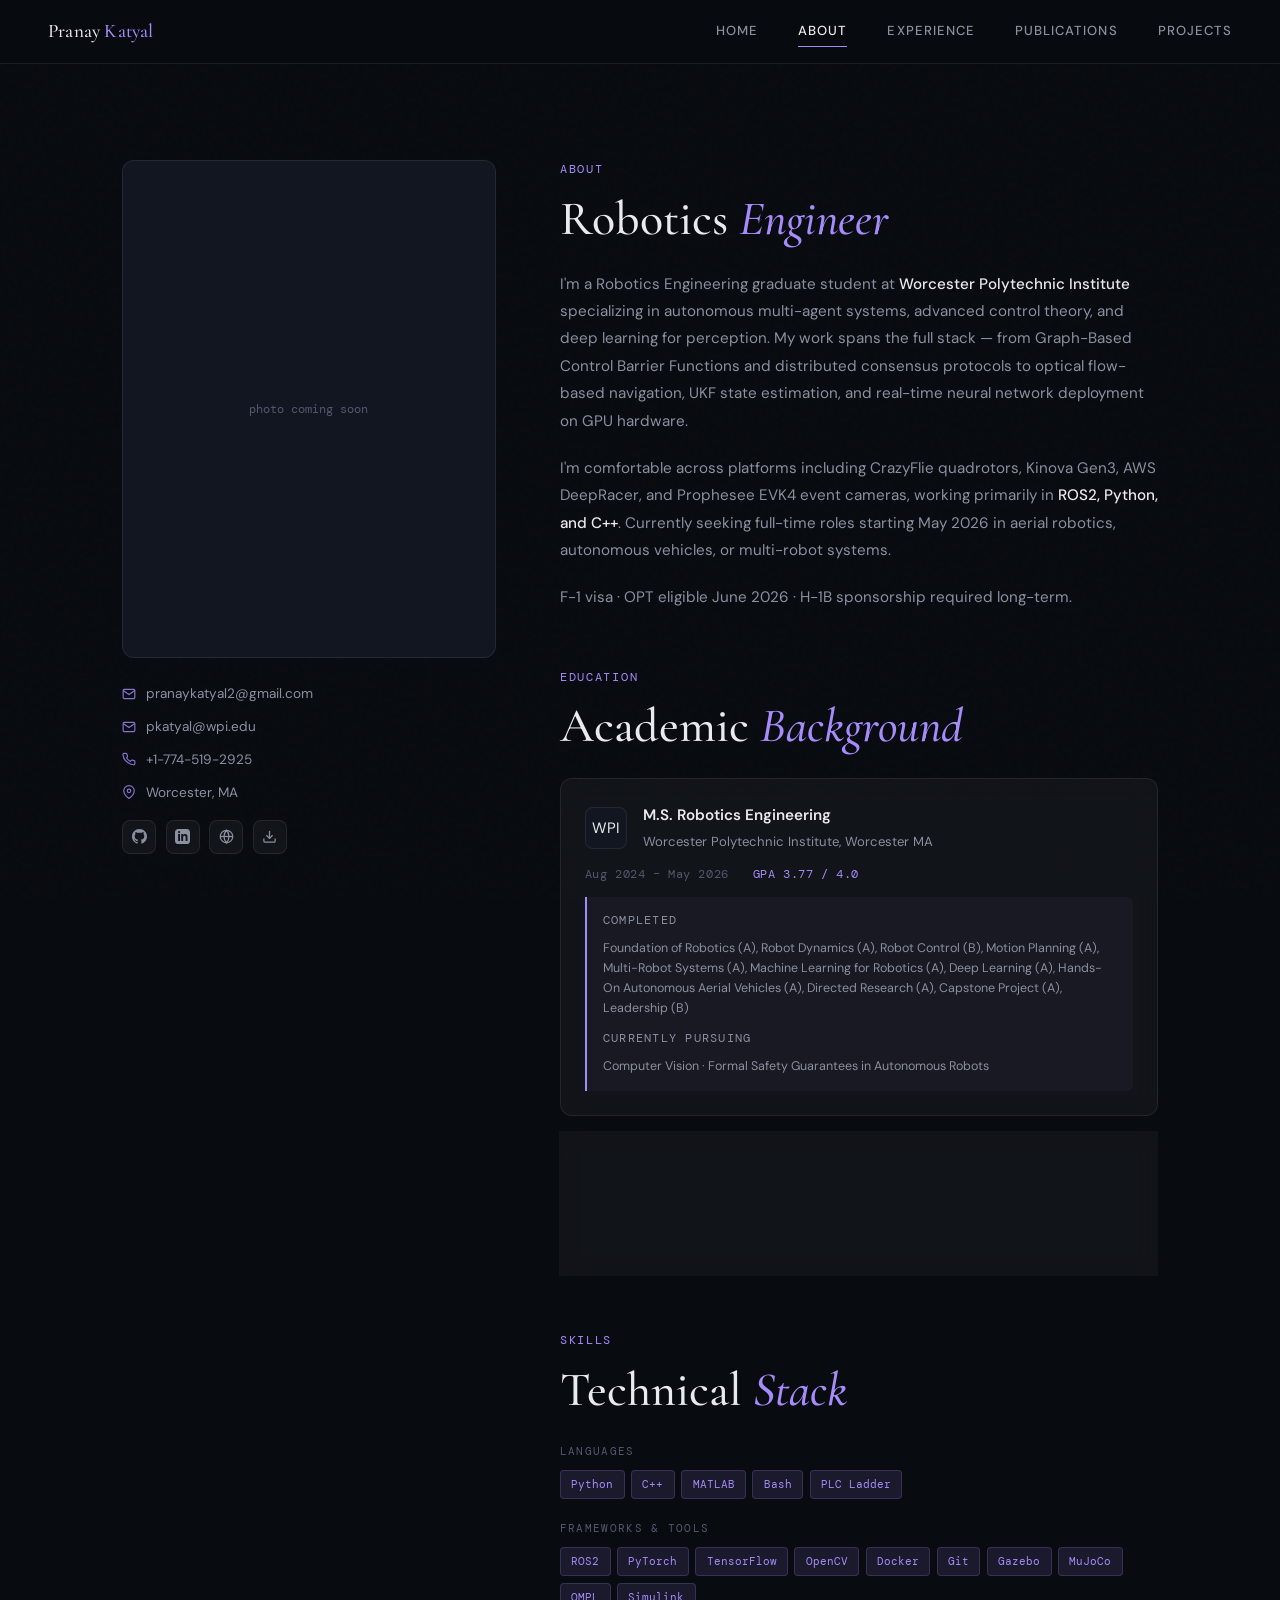
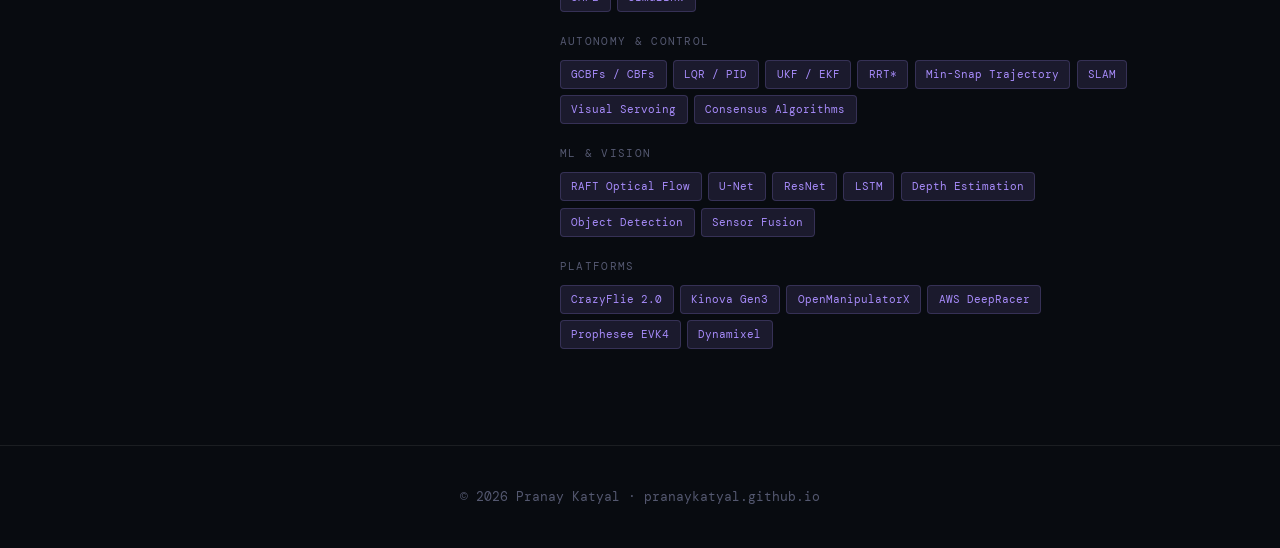
==== about.html @ 5af703ab "Create about.html" ====
<!DOCTYPE html>
<html lang="en">
<head>
  <meta charset="UTF-8">
  <meta name="viewport" content="width=device-width, initial-scale=1.0">
  <title>About — Pranay Katyal</title>
  <link rel="stylesheet" href="shared.css">
  <style>
    /* ── About layout ── */
    .about-grid {
      display: grid;
      grid-template-columns: 1fr 1.6fr;
      gap: 4rem;
      align-items: start;
    }
    .about-left { position: sticky; top: calc(var(--nav-h) + 2rem); }

    .about-photo {
      width: 100%;
      aspect-ratio: 3/4;
      border-radius: var(--radius);
      overflow: hidden;
      border: 1px solid var(--glass-border);
      background: var(--bg2);
      margin-bottom: 1.5rem;
    }
    .about-photo img {
      width: 100%;
      height: 100%;
      object-fit: cover;
    }
    .about-photo-placeholder {
      width: 100%;
      height: 100%;
      display: flex;
      align-items: center;
      justify-content: center;
      color: var(--text-3);
      font-family: var(--mono);
      font-size: 0.75rem;
    }
    .contact-block { display: flex; flex-direction: column; gap: 0.6rem; }
    .contact-row {
      display: flex;
      align-items: center;
      gap: 0.65rem;
      font-size: 0.85rem;
      color: var(--text-2);
    }
    .contact-row svg { flex-shrink: 0; color: var(--purple); opacity: 0.8; }
    .contact-row a { color: var(--text-2); transition: color 0.2s; }
    .contact-row a:hover { color: var(--purple); }

    .social-row {
      display: flex;
      gap: 0.6rem;
      margin-top: 1rem;
    }
    .social-icon {
      width: 34px; height: 34px;
      display: flex; align-items: center; justify-content: center;
      background: var(--glass);
      border: 1px solid var(--glass-border);
      border-radius: 8px;
      color: var(--text-2);
      transition: all 0.2s;
      font-size: 0.85rem;
    }
    .social-icon:hover {
      border-color: var(--purple);
      color: var(--purple);
      background: var(--purple-dim);
    }

    /* ── Bio ── */
    .bio-text p {
      color: var(--text-2);
      line-height: 1.8;
      margin-bottom: 1.25rem;
      font-size: 0.95rem;
    }
    .bio-text p:last-child { margin-bottom: 0; }
    .bio-text strong { color: var(--text); font-weight: 500; }

    /* ── Education ── */
    .edu-item {
      padding: 1.5rem;
      margin-bottom: 1rem;
    }
    .edu-header {
      display: flex;
      align-items: center;
      gap: 1rem;
      margin-bottom: 0.75rem;
    }
    .edu-logo {
      width: 42px; height: 42px;
      border-radius: 8px;
      overflow: hidden;
      background: var(--bg2);
      border: 1px solid var(--glass-border);
      flex-shrink: 0;
      display: flex; align-items: center; justify-content: center;
    }
    .edu-logo img { width: 100%; height: 100%; object-fit: contain; padding: 4px; }
    .edu-degree { font-weight: 600; font-size: 0.95rem; color: var(--text); }
    .edu-school { font-size: 0.82rem; color: var(--text-2); margin-top: 0.1rem; }
    .edu-meta {
      display: flex;
      gap: 1.5rem;
      margin-bottom: 0.75rem;
      flex-wrap: wrap;
    }
    .edu-meta span {
      font-family: var(--mono);
      font-size: 0.72rem;
      color: var(--text-3);
      letter-spacing: 0.05em;
    }
    .edu-meta .gpa { color: var(--purple); }

    .coursework-block {
      margin-top: 0.75rem;
      padding: 0.9rem 1rem;
      background: rgba(167,139,250,0.04);
      border-left: 2px solid var(--purple);
      border-radius: 0 6px 6px 0;
    }
    .coursework-block p {
      font-size: 0.78rem;
      color: var(--text-2);
      line-height: 1.6;
    }
    .coursework-block p + p { margin-top: 0.5rem; }
    .cw-label {
      font-family: var(--mono);
      font-size: 0.65rem;
      letter-spacing: 0.1em;
      text-transform: uppercase;
      color: var(--purple);
      margin-bottom: 0.25rem;
    }

    /* ── Skills ── */
    .skills-grid {
      display: flex;
      flex-direction: column;
      gap: 1.25rem;
    }
    .skill-group { }
    .skill-group-title {
      font-family: var(--mono);
      font-size: 0.68rem;
      letter-spacing: 0.12em;
      text-transform: uppercase;
      color: var(--text-3);
      margin-bottom: 0.6rem;
    }

    @media (max-width: 900px) {
      .about-grid { grid-template-columns: 1fr; }
      .about-left { position: static; }
      .about-photo { aspect-ratio: 4/3; max-width: 300px; }
    }
  </style>
</head>
<body>

<nav class="site-nav">
  <a href="index.html" class="nav-name">Pranay <span>Katyal</span></a>
  <div class="nav-links">
    <a href="index.html">Home</a>
    <a href="about.html" class="active">About</a>
    <a href="experience.html">Experience</a>
    <a href="publications.html">Publications</a>
    <a href="projects.html">Projects</a>
  </div>
</nav>

<div class="page-body">
  <section class="section">
    <div class="container">

      <div class="about-grid">

        <!-- ── Left column ── -->
        <div class="about-left reveal">
          <div class="about-photo">
            <!-- Replace src with your actual photo: Assets/pranay_photo.jpg -->
            <div class="about-photo-placeholder">photo coming soon</div>
          </div>

          <div class="contact-block">
            <div class="contact-row">
              <svg width="14" height="14" viewBox="0 0 24 24" fill="none" stroke="currentColor" stroke-width="2"><path d="M4 4h16c1.1 0 2 .9 2 2v12c0 1.1-.9 2-2 2H4c-1.1 0-2-.9-2-2V6c0-1.1.9-2 2-2z"/><polyline points="22,6 12,13 2,6"/></svg>
              <a href="mailto:pranaykatyal2@gmail.com">pranaykatyal2@gmail.com</a>
            </div>
            <div class="contact-row">
              <svg width="14" height="14" viewBox="0 0 24 24" fill="none" stroke="currentColor" stroke-width="2"><path d="M4 4h16c1.1 0 2 .9 2 2v12c0 1.1-.9 2-2 2H4c-1.1 0-2-.9-2-2V6c0-1.1.9-2 2-2z"/><polyline points="22,6 12,13 2,6"/></svg>
              <a href="mailto:pkatyal@wpi.edu">pkatyal@wpi.edu</a>
            </div>
            <div class="contact-row">
              <svg width="14" height="14" viewBox="0 0 24 24" fill="none" stroke="currentColor" stroke-width="2"><path d="M22 16.92v3a2 2 0 0 1-2.18 2 19.79 19.79 0 0 1-8.63-3.07A19.5 19.5 0 0 1 4.69 13.1a19.79 19.79 0 0 1-3.07-8.67A2 2 0 0 1 3.6 2.3h3a2 2 0 0 1 2 1.72c.127.96.361 1.903.7 2.81a2 2 0 0 1-.45 2.11L7.91 9.91a16 16 0 0 0 6.29 6.29l1.78-1.78a2 2 0 0 1 2.11-.45c.907.339 1.85.573 2.81.7A2 2 0 0 1 22 16.92z"/></svg>
              <span>+1-774-519-2925</span>
            </div>
            <div class="contact-row">
              <svg width="14" height="14" viewBox="0 0 24 24" fill="none" stroke="currentColor" stroke-width="2"><path d="M21 10c0 7-9 13-9 13s-9-6-9-13a9 9 0 0 1 18 0z"/><circle cx="12" cy="10" r="3"/></svg>
              <span>Worcester, MA</span>
            </div>
          </div>

          <div class="social-row">
            <a href="https://github.com/pranaykatyal" target="_blank" class="social-icon" title="GitHub">
              <svg width="15" height="15" viewBox="0 0 24 24" fill="currentColor"><path d="M12 0c-6.626 0-12 5.373-12 12 0 5.302 3.438 9.8 8.207 11.387.599.111.793-.261.793-.577v-2.234c-3.338.726-4.033-1.416-4.033-1.416-.546-1.387-1.333-1.756-1.333-1.756-1.089-.745.083-.729.083-.729 1.205.084 1.839 1.237 1.839 1.237 1.07 1.834 2.807 1.304 3.492.997.107-.775.418-1.305.762-1.604-2.665-.305-5.467-1.334-5.467-5.931 0-1.311.469-2.381 1.236-3.221-.124-.303-.535-1.524.117-3.176 0 0 1.008-.322 3.301 1.23.957-.266 1.983-.399 3.003-.404 1.02.005 2.047.138 3.006.404 2.291-1.552 3.297-1.23 3.297-1.23.653 1.653.242 2.874.118 3.176.77.84 1.235 1.911 1.235 3.221 0 4.609-2.807 5.624-5.479 5.921.43.372.823 1.102.823 2.222v3.293c0 .319.192.694.801.576 4.765-1.589 8.199-6.086 8.199-11.386 0-6.627-5.373-12-12-12z"/></svg>
            </a>
            <a href="https://www.linkedin.com/in/pranay-katyal/" target="_blank" class="social-icon" title="LinkedIn">
              <svg width="15" height="15" viewBox="0 0 24 24" fill="currentColor"><path d="M19 0h-14c-2.761 0-5 2.239-5 5v14c0 2.761 2.239 5 5 5h14c2.762 0 5-2.239 5-5v-14c0-2.761-2.238-5-5-5zm-11 19h-3v-11h3v11zm-1.5-12.268c-.966 0-1.75-.79-1.75-1.764s.784-1.764 1.75-1.764 1.75.79 1.75 1.764-.783 1.764-1.75 1.764zm13.5 12.268h-3v-5.604c0-3.368-4-3.113-4 0v5.604h-3v-11h3v1.765c1.396-2.586 7-2.777 7 2.476v6.759z"/></svg>
            </a>
            <a href="https://pranaykatyal.github.io" class="social-icon" title="Portfolio">
              <svg width="15" height="15" viewBox="0 0 24 24" fill="none" stroke="currentColor" stroke-width="2"><circle cx="12" cy="12" r="10"/><line x1="2" y1="12" x2="22" y2="12"/><path d="M12 2a15.3 15.3 0 0 1 4 10 15.3 15.3 0 0 1-4 10 15.3 15.3 0 0 1-4-10 15.3 15.3 0 0 1 4-10z"/></svg>
            </a>
            <a href="Pranay_Katyal_Robotics_CV.pdf" download class="social-icon" title="Download CV">
              <svg width="15" height="15" viewBox="0 0 24 24" fill="none" stroke="currentColor" stroke-width="2"><path d="M21 15v4a2 2 0 0 1-2 2H5a2 2 0 0 1-2-2v-4"/><polyline points="7 10 12 15 17 10"/><line x1="12" y1="3" x2="12" y2="15"/></svg>
            </a>
          </div>
        </div>

        <!-- ── Right column ── -->
        <div>

          <!-- Bio -->
          <div class="reveal" style="margin-bottom: 3.5rem;">
            <p class="section-label">About</p>
            <h2 class="section-title" style="margin-bottom: 1.5rem;">Robotics <em>Engineer</em></h2>
            <div class="bio-text">
              <p>I'm a Robotics Engineering graduate student at <strong>Worcester Polytechnic Institute</strong> specializing in autonomous multi-agent systems, advanced control theory, and deep learning for perception. My work spans the full stack — from Graph-Based Control Barrier Functions and distributed consensus protocols to optical flow-based navigation, UKF state estimation, and real-time neural network deployment on GPU hardware.</p>
              <p>I'm comfortable across platforms including CrazyFlie quadrotors, Kinova Gen3, AWS DeepRacer, and Prophesee EVK4 event cameras, working primarily in <strong>ROS2, Python, and C++</strong>. Currently seeking full-time roles starting May 2026 in aerial robotics, autonomous vehicles, or multi-robot systems.</p>
              <p>F-1 visa · OPT eligible June 2026 · H-1B sponsorship required long-term.</p>
            </div>
          </div>

          <!-- Education -->
          <div class="reveal" style="margin-bottom: 3.5rem;">
            <p class="section-label">Education</p>
            <h2 class="section-title" style="margin-bottom: 1.5rem;">Academic <em>Background</em></h2>

            <div class="glass-card edu-item">
              <div class="edu-header">
                <div class="edu-logo">
                  <img src="Assets/wpi_logo.png" alt="WPI" onerror="this.parentElement.innerHTML='WPI'">
                </div>
                <div>
                  <div class="edu-degree">M.S. Robotics Engineering</div>
                  <div class="edu-school">Worcester Polytechnic Institute, Worcester MA</div>
                </div>
              </div>
              <div class="edu-meta">
                <span>Aug 2024 – May 2026</span>
                <span class="gpa">GPA 3.77 / 4.0</span>
              </div>
              <div class="coursework-block">
                <p class="cw-label">Completed</p>
                <p>Foundation of Robotics (A), Robot Dynamics (A), Robot Control (B), Motion Planning (A), Multi-Robot Systems (A), Machine Learning for Robotics (A), Deep Learning (A), Hands-On Autonomous Aerial Vehicles (A), Directed Research (A), Capstone Project (A), Leadership (B)</p>
                <p class="cw-label" style="margin-top:0.6rem;">Currently Pursuing</p>
                <p>Computer Vision · Formal Safety Guarantees in Autonomous Robots</p>
              </div>
            </div>

            <div class="glass-card edu-item">
              <div class="edu-header">
                <div class="edu-logo">
                  <img src="Assets/cu_logo.png" alt="CU" onerror="this.parentElement.innerHTML='CU'">
                </div>
                <div>
                  <div class="edu-degree">B.S. Mechatronics Engineering</div>
                  <div class="edu-school">Chandigarh University, PB, India</div>
                </div>
              </div>
              <div class="edu-meta">
                <span>Jul 2019 – Jun 2023</span>
                <span class="gpa">GPA 3.4 / 4.0</span>
              </div>
            </div>
          </div>

          <!-- Skills -->
          <div class="reveal">
            <p class="section-label">Skills</p>
            <h2 class="section-title" style="margin-bottom: 1.5rem;">Technical <em>Stack</em></h2>
            <div class="skills-grid">
              <div class="skill-group">
                <p class="skill-group-title">Languages</p>
                <div class="tag-row">
                  <span class="tag">Python</span><span class="tag">C++</span><span class="tag">MATLAB</span><span class="tag">Bash</span><span class="tag">PLC Ladder</span>
                </div>
              </div>
              <div class="skill-group">
                <p class="skill-group-title">Frameworks & Tools</p>
                <div class="tag-row">
                  <span class="tag">ROS2</span><span class="tag">PyTorch</span><span class="tag">TensorFlow</span><span class="tag">OpenCV</span><span class="tag">Docker</span><span class="tag">Git</span><span class="tag">Gazebo</span><span class="tag">MuJoCo</span><span class="tag">OMPL</span><span class="tag">Simulink</span>
                </div>
              </div>
              <div class="skill-group">
                <p class="skill-group-title">Autonomy & Control</p>
                <div class="tag-row">
                  <span class="tag">GCBFs / CBFs</span><span class="tag">LQR / PID</span><span class="tag">UKF / EKF</span><span class="tag">RRT*</span><span class="tag">Min-Snap Trajectory</span><span class="tag">SLAM</span><span class="tag">Visual Servoing</span><span class="tag">Consensus Algorithms</span>
                </div>
              </div>
              <div class="skill-group">
                <p class="skill-group-title">ML & Vision</p>
                <div class="tag-row">
                  <span class="tag">RAFT Optical Flow</span><span class="tag">U-Net</span><span class="tag">ResNet</span><span class="tag">LSTM</span><span class="tag">Depth Estimation</span><span class="tag">Object Detection</span><span class="tag">Sensor Fusion</span>
                </div>
              </div>
              <div class="skill-group">
                <p class="skill-group-title">Platforms</p>
                <div class="tag-row">
                  <span class="tag">CrazyFlie 2.0</span><span class="tag">Kinova Gen3</span><span class="tag">OpenManipulatorX</span><span class="tag">AWS DeepRacer</span><span class="tag">Prophesee EVK4</span><span class="tag">Dynamixel</span>
                </div>
              </div>
            </div>
          </div>

        </div>
      </div>

    </div>
  </section>

  <footer class="site-footer">
    <p>© 2026 Pranay Katyal · pranaykatyal.github.io</p>
  </footer>
</div>

<script>
  const reveals = document.querySelectorAll('.reveal');
  const ro = new IntersectionObserver(entries => {
    entries.forEach((e, i) => {
      if (e.isIntersecting) {
        setTimeout(() => e.target.classList.add('visible'), i * 80);
      }
    });
  }, { threshold: 0.1 });
  reveals.forEach(el => ro.observe(el));
</script>
</body>
</html>
---- shared.css ----
/* ============================================================
   SHARED STYLES — pranaykatyal.github.io
   ============================================================ */

@import url('https://fonts.googleapis.com/css2?family=DM+Sans:ital,wght@0,300;0,400;0,500;0,600;1,300&family=DM+Mono:wght@400;500&family=Cormorant+Garamond:wght@400;500;600&display=swap');

/* ── Variables ── */
:root {
  --bg:          #080b10;
  --bg1:         #0d1117;
  --bg2:         #111620;
  --glass:       rgba(255,255,255,0.04);
  --glass-border:rgba(255,255,255,0.08);
  --glass-hover: rgba(255,255,255,0.07);
  --purple:      #a78bfa;
  --purple-dim:  rgba(167,139,250,0.12);
  --purple-glow: rgba(167,139,250,0.25);
  --text:        #e8eaf0;
  --text-2:      #8b90a0;
  --text-3:      #545870;
  --mono:        'DM Mono', monospace;
  --sans:        'DM Sans', sans-serif;
  --serif:       'Cormorant Garamond', serif;
  --radius:      12px;
  --nav-h:       64px;
  --ease:        cubic-bezier(0.16,1,0.3,1);
}

/* ── Reset ── */
*, *::before, *::after { box-sizing: border-box; margin: 0; padding: 0; }
html { scroll-behavior: smooth; }
body {
  background: var(--bg);
  color: var(--text);
  font-family: var(--sans);
  font-size: 15px;
  line-height: 1.7;
  -webkit-font-smoothing: antialiased;
  overflow-x: hidden;
}
a { color: inherit; text-decoration: none; }
img { display: block; max-width: 100%; }
ul { list-style: none; }

/* ── Noise texture overlay ── */
body::before {
  content: '';
  position: fixed;
  inset: 0;
  background-image: url("data:image/svg+xml,%3Csvg viewBox='0 0 200 200' xmlns='http://www.w3.org/2000/svg'%3E%3Cfilter id='n'%3E%3CfeTurbulence type='fractalNoise' baseFrequency='0.9' numOctaves='4' stitchTiles='stitch'/%3E%3C/filter%3E%3Crect width='100%25' height='100%25' filter='url(%23n)' opacity='0.03'/%3E%3C/svg%3E");
  pointer-events: none;
  z-index: 0;
  opacity: 0.4;
}

/* ── Nav ── */
nav.site-nav {
  position: fixed;
  top: 0; left: 0; right: 0;
  height: var(--nav-h);
  z-index: 100;
  display: flex;
  align-items: center;
  justify-content: space-between;
  padding: 0 3rem;
  background: rgba(8,11,16,0.8);
  backdrop-filter: blur(20px);
  border-bottom: 1px solid var(--glass-border);
  transition: background 0.3s;
}
.nav-name {
  font-family: var(--serif);
  font-size: 1.2rem;
  font-weight: 500;
  color: var(--text);
  letter-spacing: 0.01em;
}
.nav-name span {
  color: var(--purple);
}
.nav-links {
  display: flex;
  gap: 2.5rem;
  align-items: center;
}
.nav-links a {
  font-size: 0.82rem;
  font-weight: 500;
  letter-spacing: 0.08em;
  text-transform: uppercase;
  color: var(--text-2);
  transition: color 0.2s;
  position: relative;
}
.nav-links a::after {
  content: '';
  position: absolute;
  bottom: -4px; left: 0;
  width: 0; height: 1px;
  background: var(--purple);
  transition: width 0.3s var(--ease);
}
.nav-links a:hover,
.nav-links a.active { color: var(--text); }
.nav-links a:hover::after,
.nav-links a.active::after { width: 100%; }

/* ── Page wrapper ── */
.page-body {
  padding-top: var(--nav-h);
  position: relative;
  z-index: 1;
}

/* ── Section ── */
.section {
  padding: 6rem 0;
}
.container {
  max-width: 1100px;
  margin: 0 auto;
  padding: 0 2rem;
}

/* ── Section title ── */
.section-label {
  font-family: var(--mono);
  font-size: 0.72rem;
  letter-spacing: 0.15em;
  text-transform: uppercase;
  color: var(--purple);
  margin-bottom: 0.75rem;
}
.section-title {
  font-family: var(--serif);
  font-size: clamp(2rem, 4vw, 3rem);
  font-weight: 500;
  line-height: 1.15;
  color: var(--text);
  margin-bottom: 3rem;
}
.section-title em {
  font-style: italic;
  color: var(--purple);
}

/* ── Glass card ── */
.glass-card {
  background: var(--glass);
  border: 1px solid var(--glass-border);
  border-radius: var(--radius);
  backdrop-filter: blur(12px);
  transition: background 0.3s, border-color 0.3s, transform 0.3s var(--ease), box-shadow 0.3s;
}
.glass-card:hover {
  background: var(--glass-hover);
  border-color: rgba(167,139,250,0.2);
  transform: translateY(-3px);
  box-shadow: 0 12px 40px rgba(0,0,0,0.4);
}

/* ── Tags ── */
.tag-row {
  display: flex;
  flex-wrap: wrap;
  gap: 0.4rem;
}
.tag {
  font-family: var(--mono);
  font-size: 0.7rem;
  padding: 0.25rem 0.65rem;
  border-radius: 4px;
  background: var(--purple-dim);
  color: var(--purple);
  border: 1px solid rgba(167,139,250,0.2);
  white-space: nowrap;
}

/* ── Buttons ── */
.btn {
  display: inline-flex;
  align-items: center;
  gap: 0.5rem;
  padding: 0.5rem 1.1rem;
  border-radius: 6px;
  font-size: 0.78rem;
  font-weight: 500;
  letter-spacing: 0.04em;
  cursor: pointer;
  transition: all 0.2s;
  border: none;
  white-space: nowrap;
}
.btn-ghost {
  background: transparent;
  border: 1px solid var(--glass-border);
  color: var(--text-2);
}
.btn-ghost:hover {
  border-color: var(--purple);
  color: var(--purple);
  background: var(--purple-dim);
}
.btn-solid {
  background: var(--purple-dim);
  border: 1px solid rgba(167,139,250,0.3);
  color: var(--purple);
}
.btn-solid:hover {
  background: rgba(167,139,250,0.2);
  box-shadow: 0 0 20px var(--purple-glow);
}

/* ── Divider ── */
.divider {
  width: 40px;
  height: 1px;
  background: var(--purple);
  margin: 1.5rem 0;
  opacity: 0.6;
}

/* ── Fade-in on scroll ── */
.reveal {
  opacity: 0;
  transform: translateY(24px);
  transition: opacity 0.7s var(--ease), transform 0.7s var(--ease);
}
.reveal.visible {
  opacity: 1;
  transform: translateY(0);
}

/* ── Footer ── */
footer.site-footer {
  border-top: 1px solid var(--glass-border);
  padding: 2.5rem 0;
  text-align: center;
}
footer.site-footer p {
  font-size: 0.8rem;
  color: var(--text-3);
  font-family: var(--mono);
}

/* ── Scrollbar ── */
::-webkit-scrollbar { width: 4px; }
::-webkit-scrollbar-track { background: var(--bg); }
::-webkit-scrollbar-thumb { background: var(--text-3); border-radius: 2px; }

/* ── Responsive ── */
@media (max-width: 768px) {
  nav.site-nav { padding: 0 1.5rem; }
  .nav-links { gap: 1.25rem; }
  .nav-links a { font-size: 0.75rem; }
  .section { padding: 4rem 0; }
  .container { padding: 0 1.25rem; }
}
@media (max-width: 480px) {
  .nav-links { gap: 0.85rem; }
  .nav-name { font-size: 1rem; }
}
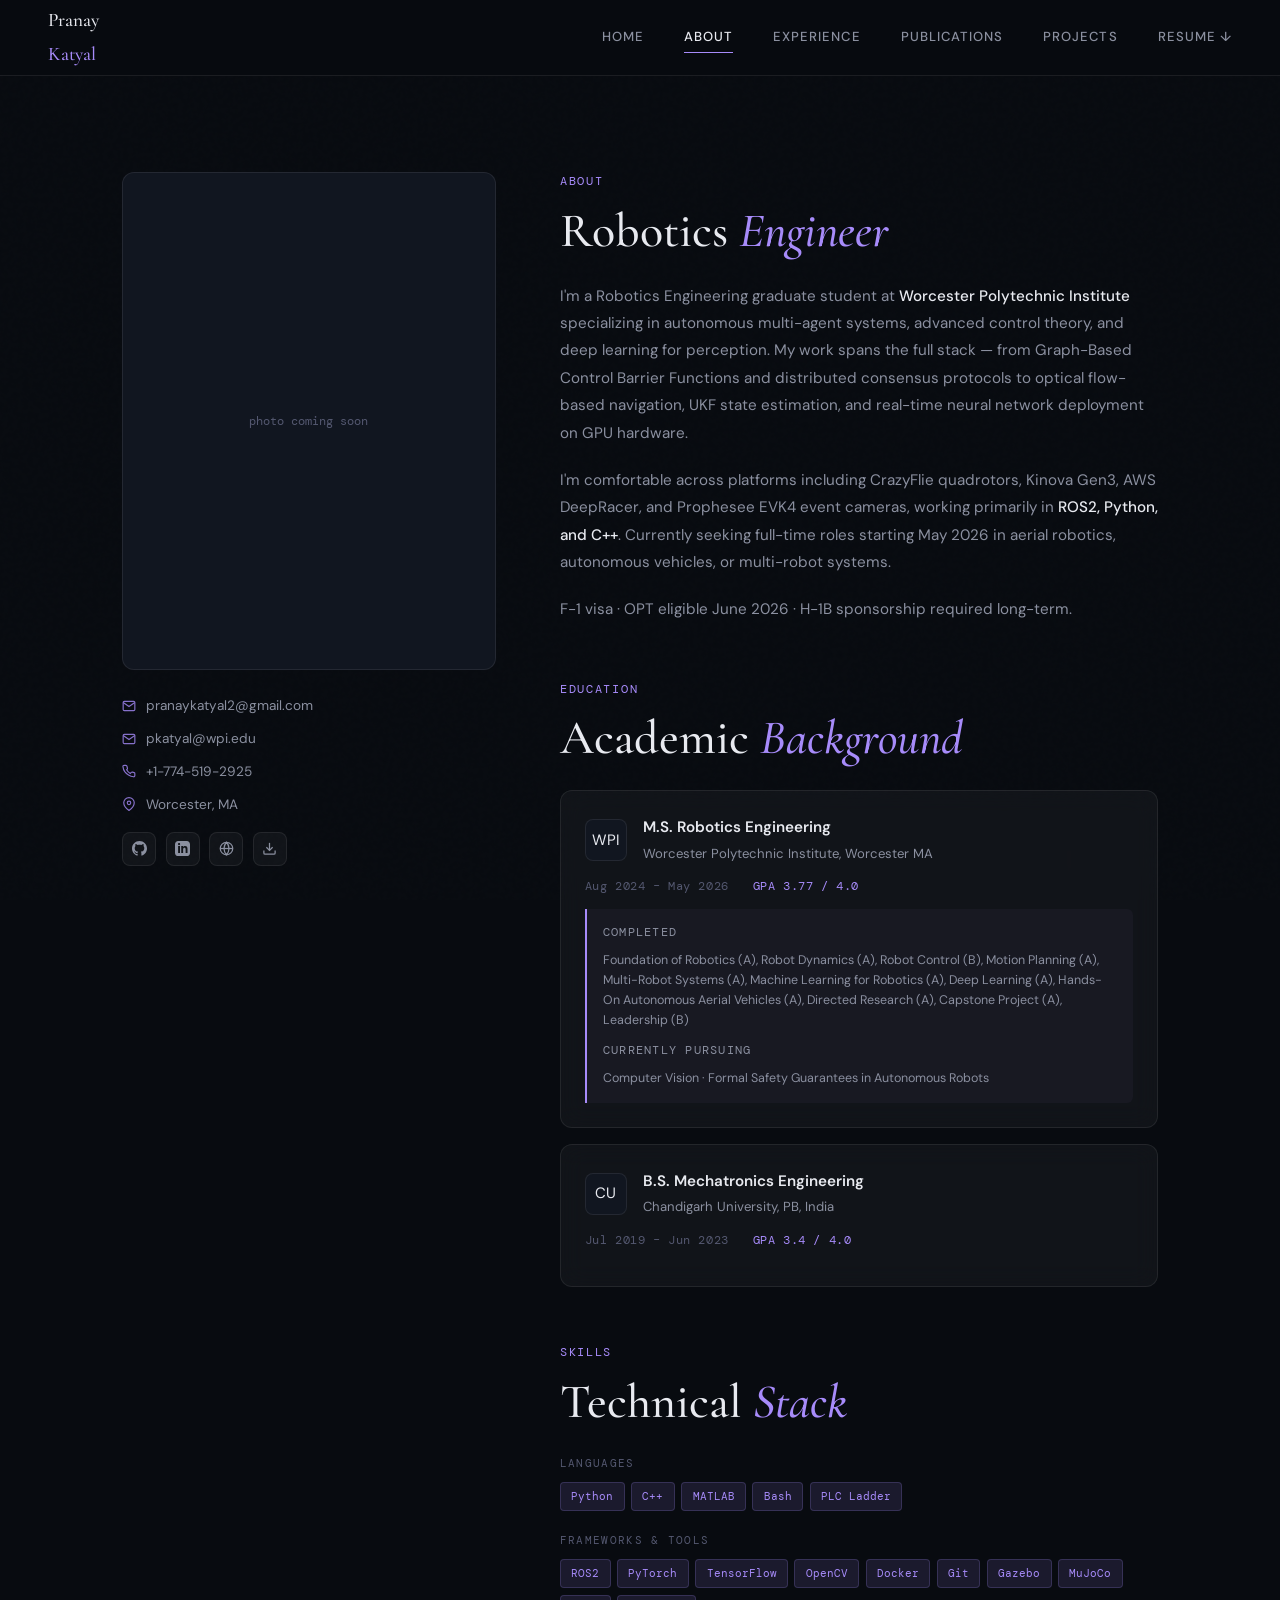
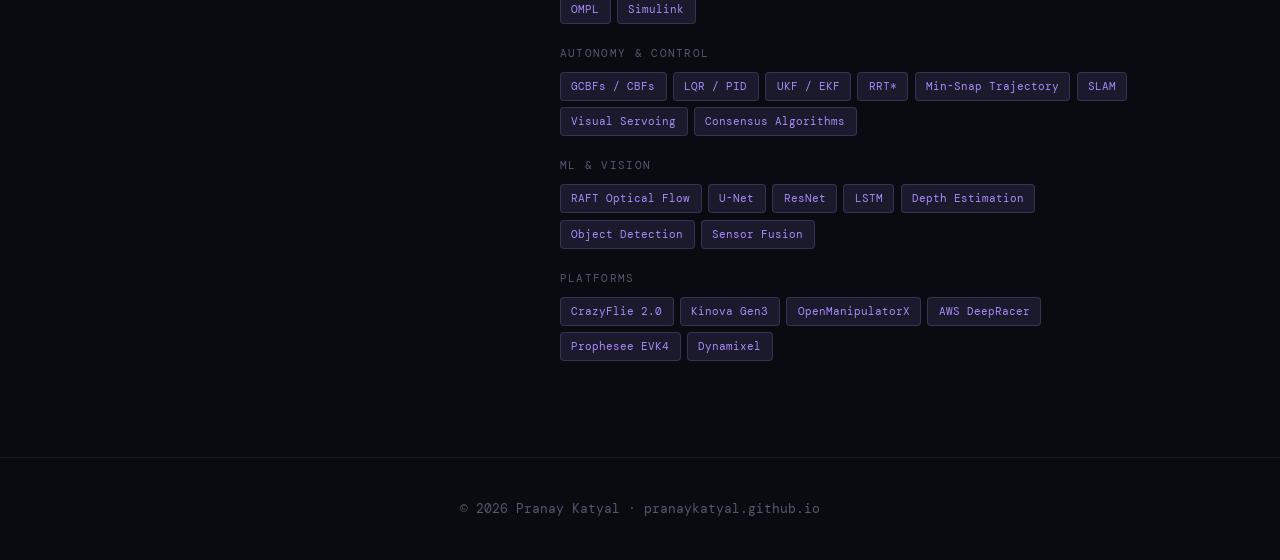
==== commit 4eed5cdf: "Update about.html" ====
--- a/about.html
+++ b/about.html
@@ -174,6 +174,7 @@
     <a href="experience.html">Experience</a>
     <a href="publications.html">Publications</a>
     <a href="projects.html">Projects</a>
+    <a href="Pranay_Katyal_Robotics_CV.pdf" download class="nav-cv-btn">Resume ↓</a>
   </div>
 </nav>
 
--- a/shared.css
+++ b/shared.css
@@ -22,7 +22,7 @@
   --sans:        'DM Sans', sans-serif;
   --serif:       'Cormorant Garamond', serif;
   --radius:      12px;
-  --nav-h:       64px;
+  --nav-h:       76px;
   --ease:        cubic-bezier(0.16,1,0.3,1);
 }
 
@@ -73,11 +73,29 @@
   font-size: 1.2rem;
   font-weight: 500;
   color: var(--text);
-  letter-spacing: 0.01em;
-}
-.nav-name span {
-  color: var(--purple);
-}
+  text-decoration: none;
+  transition: color var(--transition-speed);
+  display: flex;
+  flex-direction: column;
+  gap: 0.1rem;
+}
+.nav-name-main {
+  font-family: var(--serif);
+  font-size: 1.5rem;
+  font-weight: 600;
+  color: var(--text);
+  line-height: 1.1;
+}
+.nav-name-main span { color: var(--purple); }
+.nav-name-sub {
+  font-family: var(--mono);
+  font-size: 0.62rem;
+  letter-spacing: 0.1em;
+  text-transform: uppercase;
+  color: var(--text-3);
+  line-height: 1;
+}
+.nav-name span { color: var(--purple); }
 .nav-links {
   display: flex;
   gap: 2.5rem;
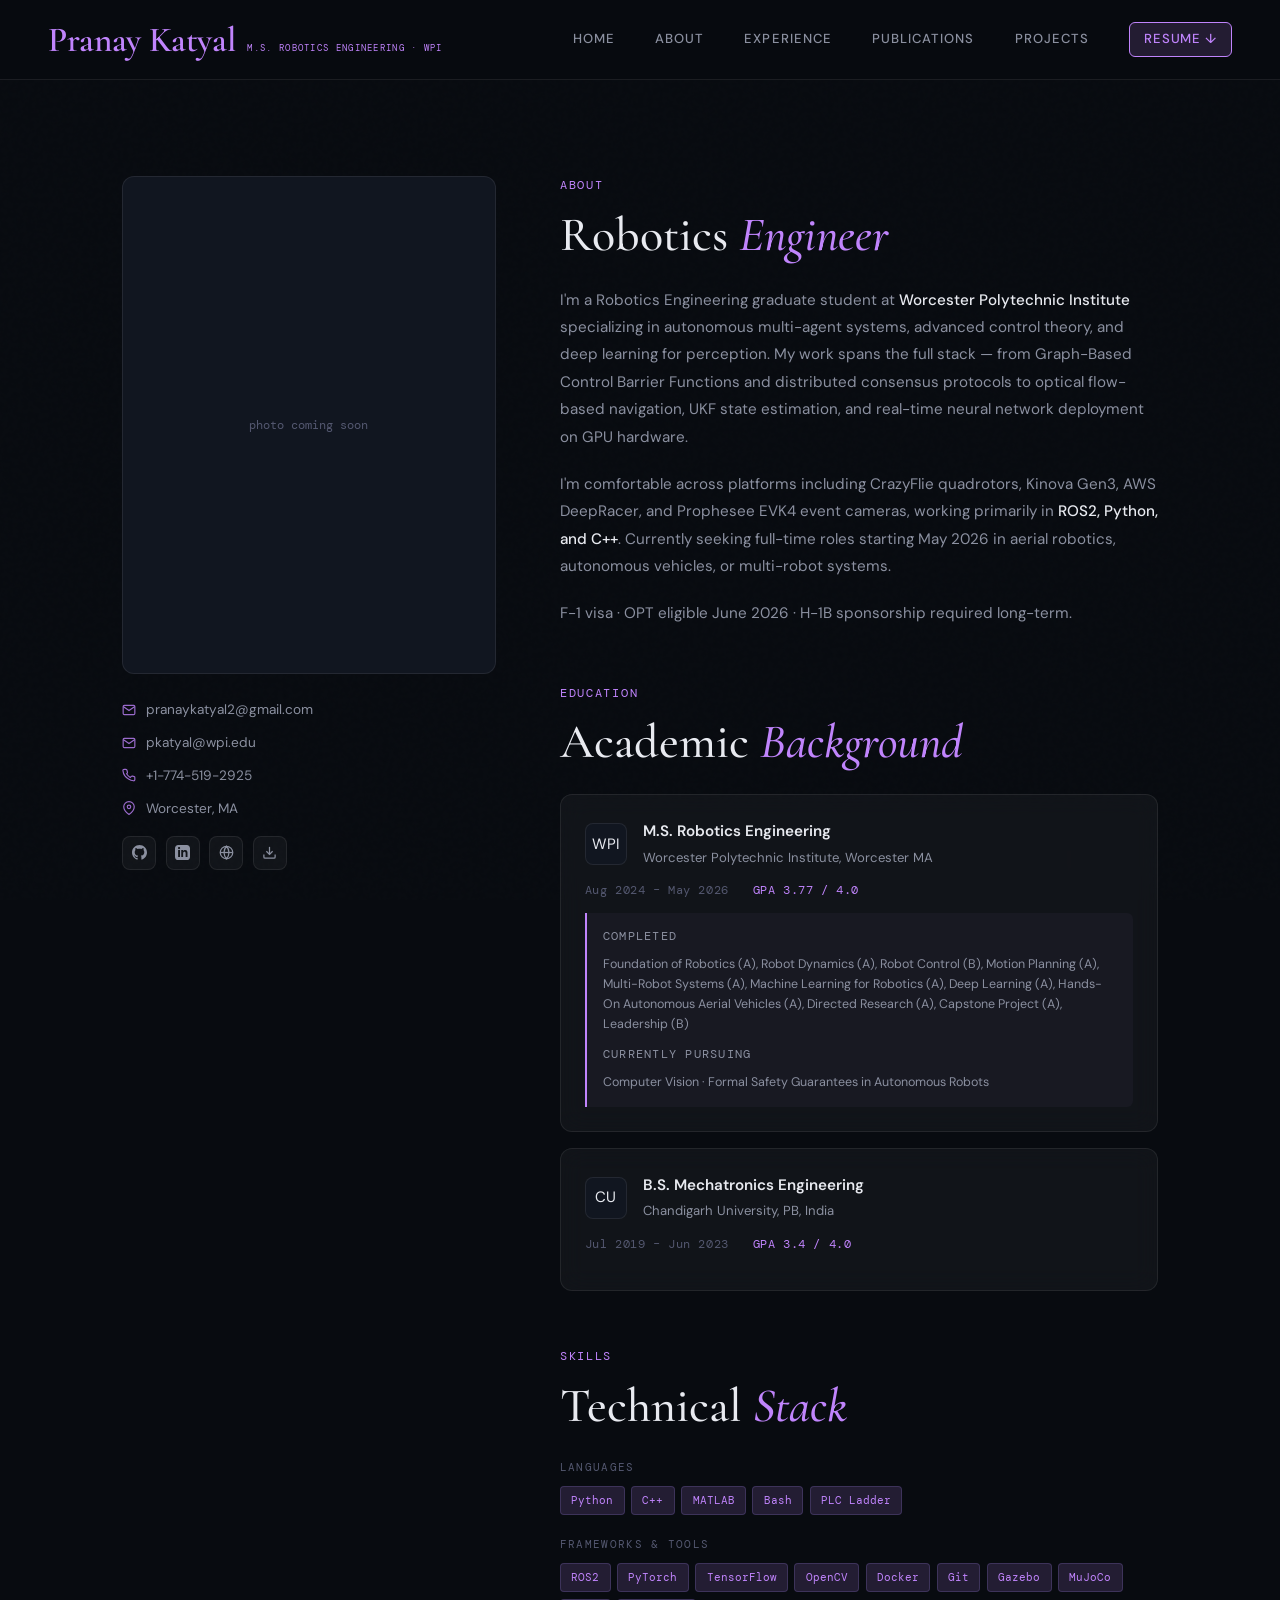
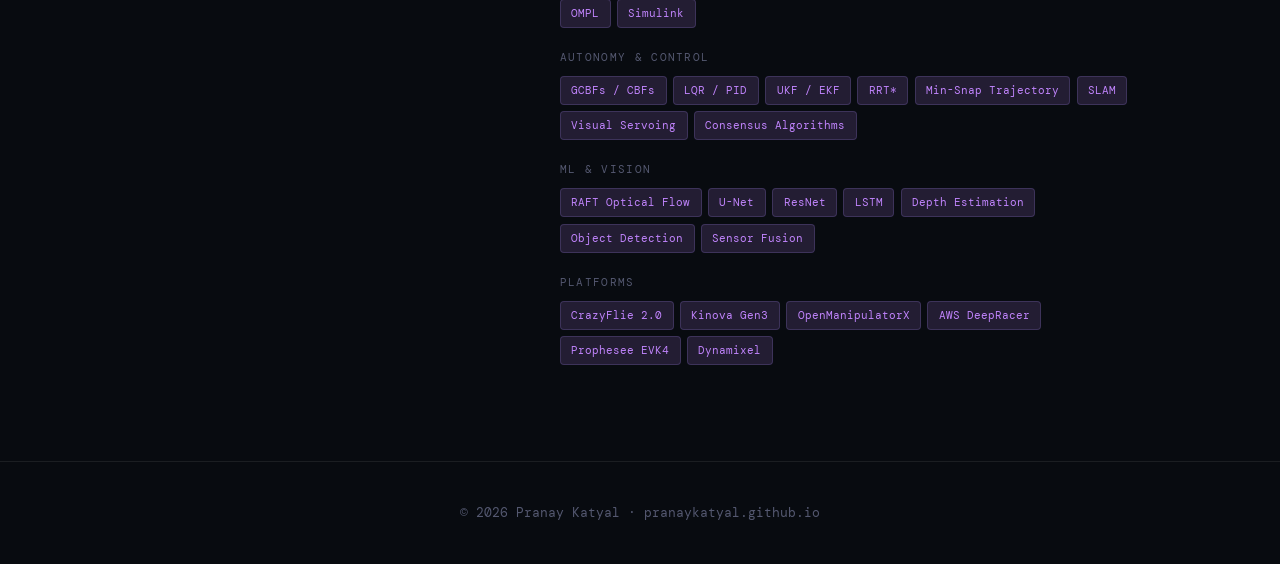
==== commit f52da887: "Update about.html" ====
--- a/about.html
+++ b/about.html
@@ -4,7 +4,7 @@
   <meta charset="UTF-8">
   <meta name="viewport" content="width=device-width, initial-scale=1.0">
   <title>About — Pranay Katyal</title>
-  <link rel="stylesheet" href="shared.css">
+  <link rel="stylesheet" href="shared.css?v=2">
   <style>
     /* ── About layout ── */
     .about-grid {
@@ -167,7 +167,7 @@
 <body>
 
 <nav class="site-nav">
-  <a href="index.html" class="nav-name">Pranay <span>Katyal</span></a>
+  <a href="index.html" class="nav-name"><span class="nav-name-main">Pranay Katyal</span><span class="nav-name-ms">M.S. Robotics Engineering · WPI</span></a>
   <div class="nav-links">
     <a href="index.html">Home</a>
     <a href="about.html" class="active">About</a>
--- a/shared.css
+++ b/shared.css
@@ -12,9 +12,9 @@
   --glass:       rgba(255,255,255,0.04);
   --glass-border:rgba(255,255,255,0.08);
   --glass-hover: rgba(255,255,255,0.07);
-  --purple:      #a78bfa;
-  --purple-dim:  rgba(167,139,250,0.12);
-  --purple-glow: rgba(167,139,250,0.25);
+  --purple:      #c084fc;
+  --purple-dim:  rgba(192,132,252,0.15);
+  --purple-glow: rgba(192,132,252,0.35);
   --text:        #e8eaf0;
   --text-2:      #8b90a0;
   --text-3:      #545870;
@@ -22,7 +22,7 @@
   --sans:        'DM Sans', sans-serif;
   --serif:       'Cormorant Garamond', serif;
   --radius:      12px;
-  --nav-h:       76px;
+  --nav-h:       80px;
   --ease:        cubic-bezier(0.16,1,0.3,1);
 }
 
@@ -70,23 +70,30 @@
 }
 .nav-name {
   font-family: var(--serif);
-  font-size: 1.2rem;
-  font-weight: 500;
   color: var(--text);
   text-decoration: none;
-  transition: color var(--transition-speed);
   display: flex;
-  flex-direction: column;
-  gap: 0.1rem;
+  align-items: baseline;
+  gap: 0.75rem;
+  flex-wrap: nowrap;
 }
 .nav-name-main {
   font-family: var(--serif);
-  font-size: 1.5rem;
+  font-size: 2.2rem;
   font-weight: 600;
-  color: var(--text);
-  line-height: 1.1;
-}
-.nav-name-main span { color: var(--purple); }
+  color: var(--purple);
+  line-height: 1;
+  white-space: nowrap;
+  letter-spacing: -0.01em;
+}
+.nav-name-ms {
+  font-family: var(--mono);
+  font-size: 0.58rem;
+  letter-spacing: 0.14em;
+  text-transform: uppercase;
+  color: var(--text-2);
+  white-space: nowrap;
+}
 .nav-name-sub {
   font-family: var(--mono);
   font-size: 0.62rem;
@@ -110,7 +117,20 @@
   transition: color 0.2s;
   position: relative;
 }
-.nav-links a::after {
+.nav-links a.nav-cv-btn {
+  padding: 0.35rem 0.9rem;
+  border: 1px solid var(--purple);
+  border-radius: 6px;
+  color: var(--purple);
+  background: var(--purple-dim);
+  letter-spacing: 0.06em;
+  transition: all 0.2s;
+}
+.nav-links a.nav-cv-btn:hover {
+  background: rgba(167,139,250,0.2);
+  box-shadow: 0 0 12px var(--purple-glow);
+}
+.nav-links a.nav-cv-btn::after { display: none; }
   content: '';
   position: absolute;
   bottom: -4px; left: 0;
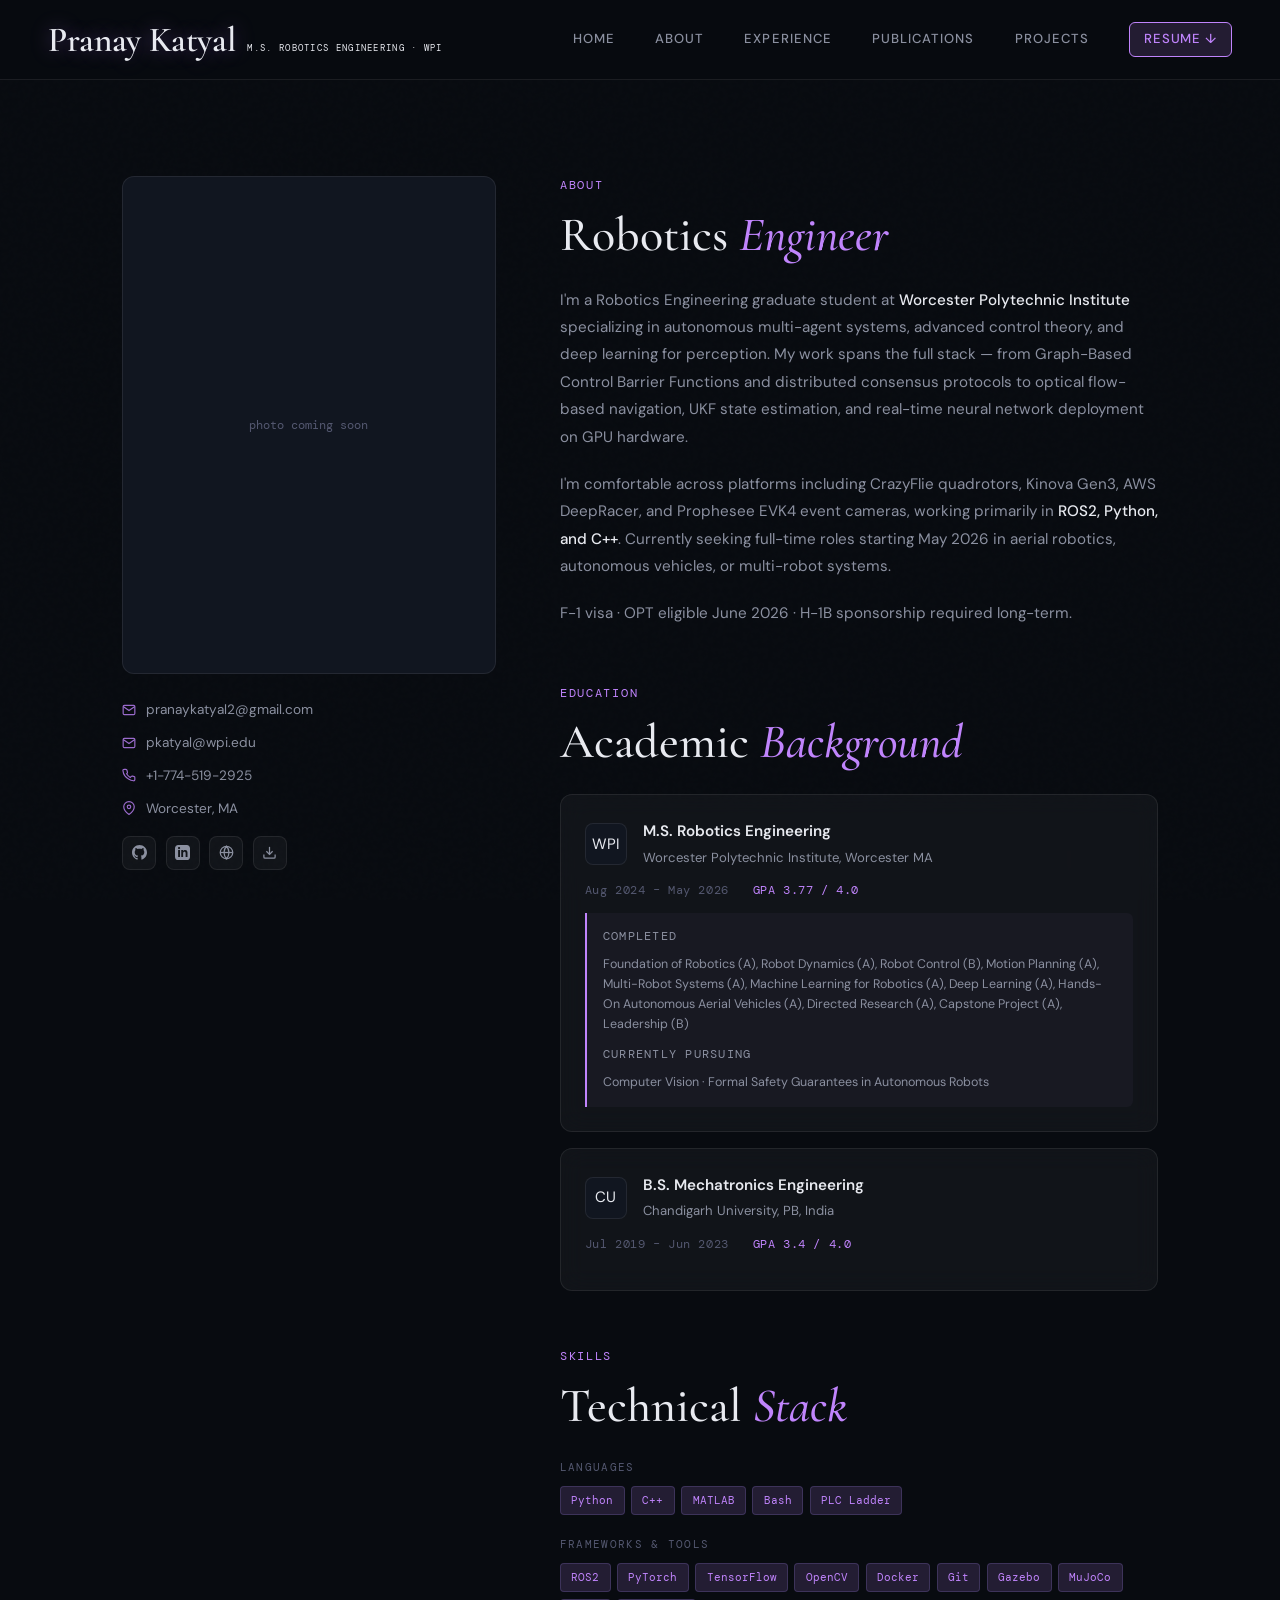
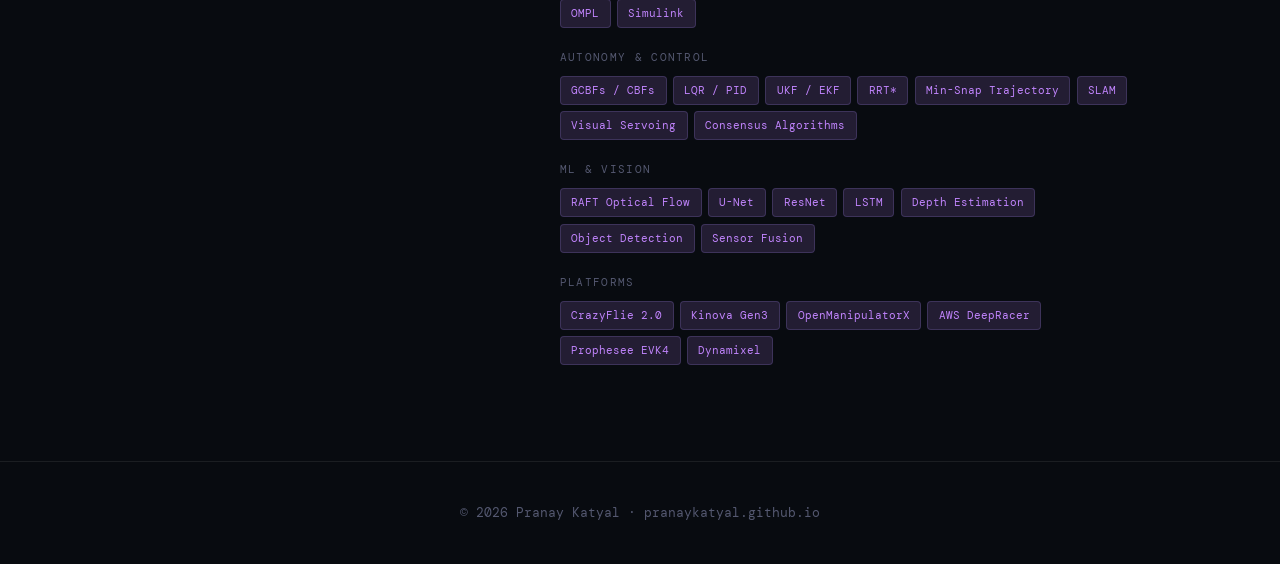
==== commit 7e0ac1ff: "Update about.html" ====
--- a/about.html
+++ b/about.html
@@ -4,7 +4,7 @@
   <meta charset="UTF-8">
   <meta name="viewport" content="width=device-width, initial-scale=1.0">
   <title>About — Pranay Katyal</title>
-  <link rel="stylesheet" href="shared.css?v=2">
+  <link rel="stylesheet" href="shared.css?v=3">
   <style>
     /* ── About layout ── */
     .about-grid {
--- a/shared.css
+++ b/shared.css
@@ -85,6 +85,7 @@
   line-height: 1;
   white-space: nowrap;
   letter-spacing: -0.01em;
+  text-shadow: 0 0 20px rgba(192,132,252,0.4);
 }
 .nav-name-ms {
   font-family: var(--mono);
@@ -102,7 +103,7 @@
   color: var(--text-3);
   line-height: 1;
 }
-.nav-name span { color: var(--purple); }
+.nav-name span { color: inherit; }
 .nav-links {
   display: flex;
   gap: 2.5rem;
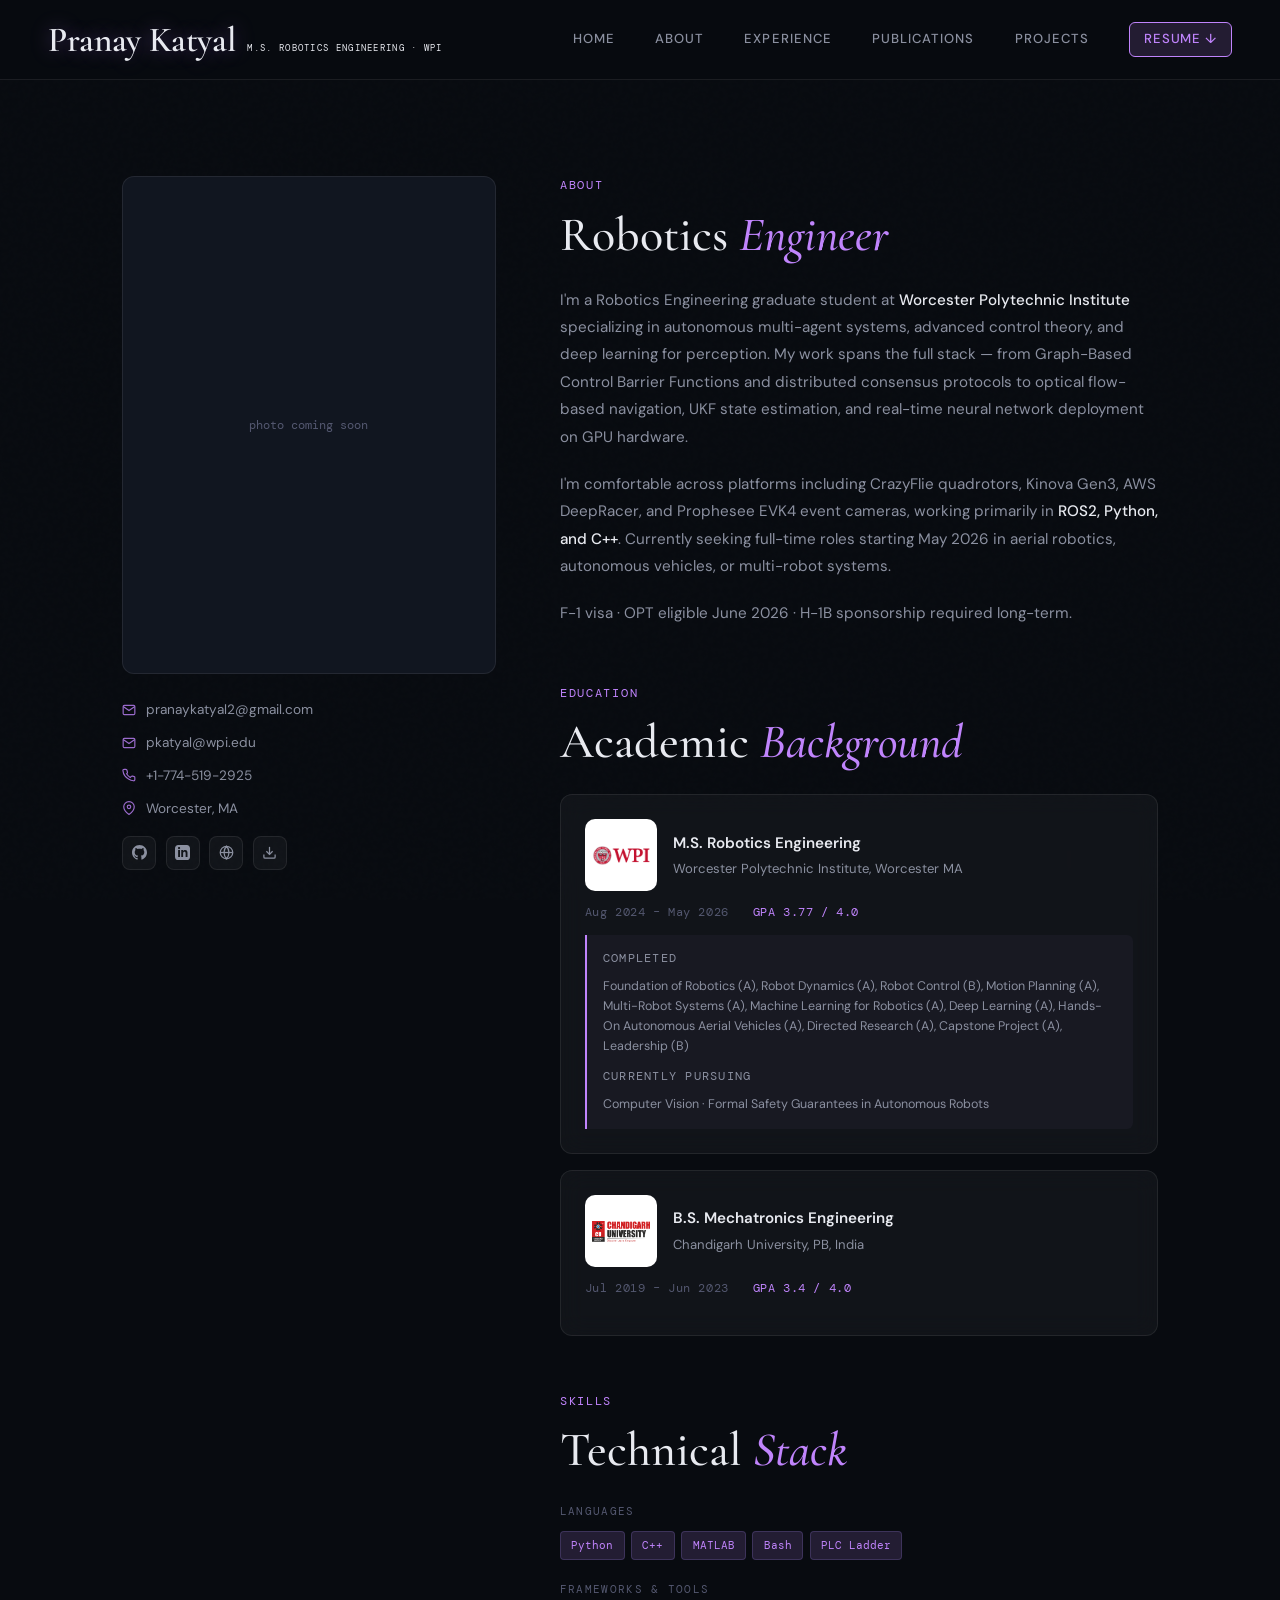
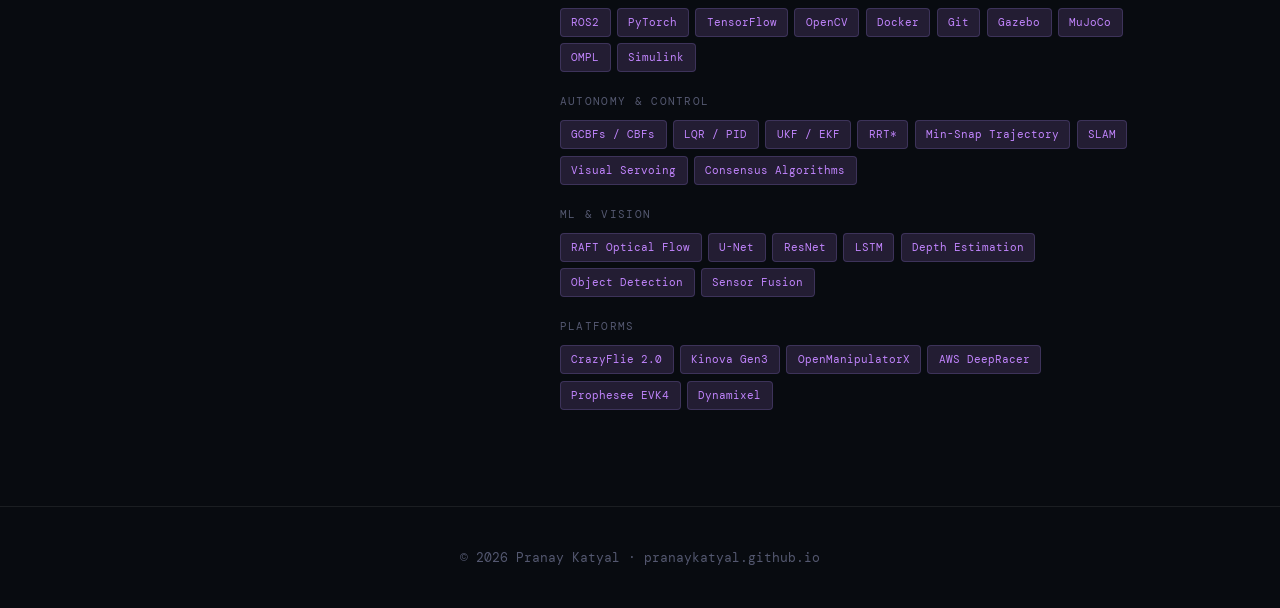
==== commit ea332ed7: "Update about.html" ====
--- a/about.html
+++ b/about.html
@@ -94,15 +94,15 @@
       margin-bottom: 0.75rem;
     }
     .edu-logo {
-      width: 42px; height: 42px;
-      border-radius: 8px;
+      width: 72px; height: 72px;
+      border-radius: 10px;
       overflow: hidden;
-      background: var(--bg2);
+      background: white;
       border: 1px solid var(--glass-border);
       flex-shrink: 0;
       display: flex; align-items: center; justify-content: center;
     }
-    .edu-logo img { width: 100%; height: 100%; object-fit: contain; padding: 4px; }
+    .edu-logo img { width: 100%; height: 100%; object-fit: contain; padding: 6px; }
     .edu-degree { font-weight: 600; font-size: 0.95rem; color: var(--text); }
     .edu-school { font-size: 0.82rem; color: var(--text-2); margin-top: 0.1rem; }
     .edu-meta {
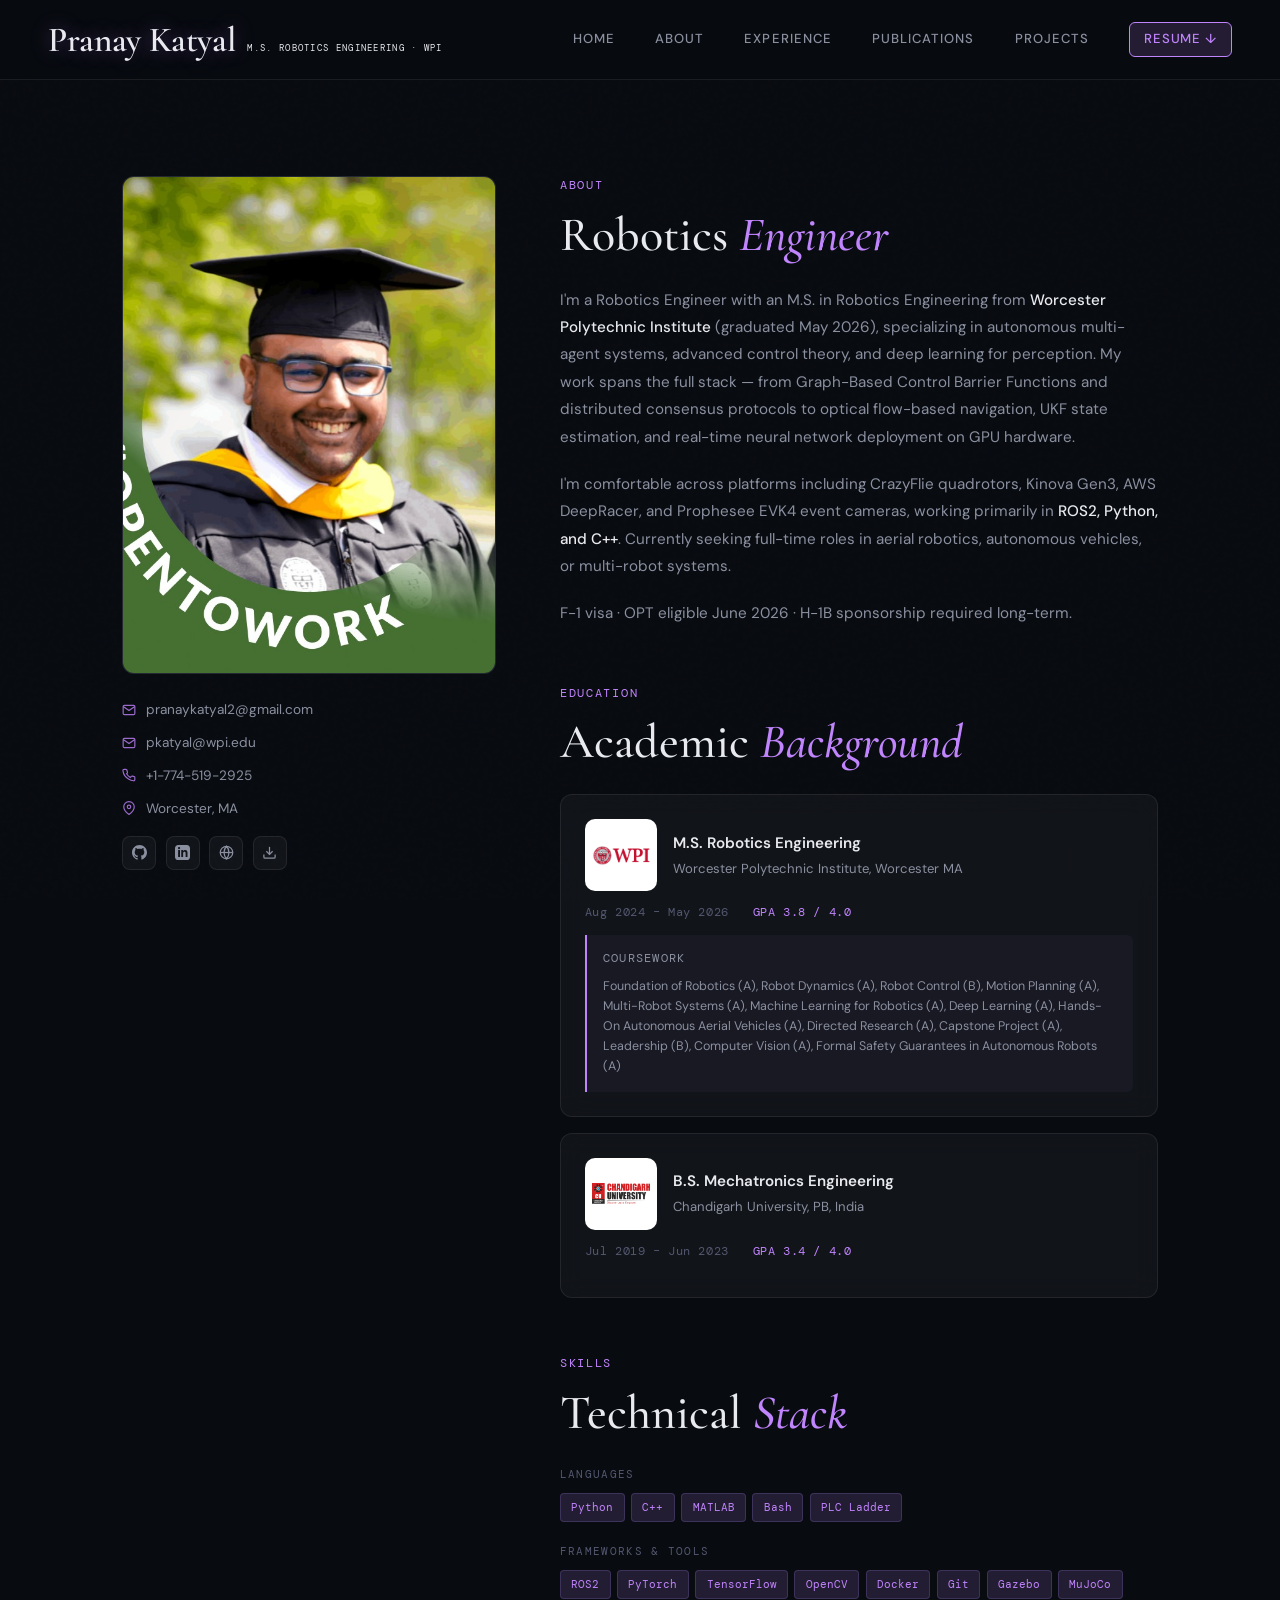
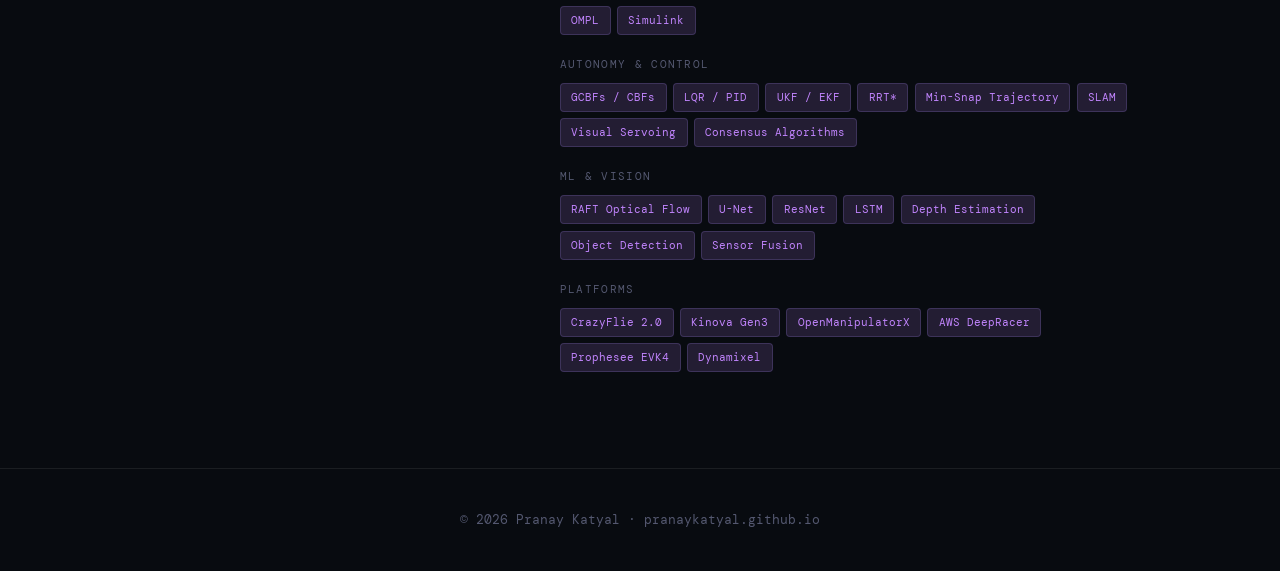
==== commit e9eb8ed8: "Update profile picture and bio information Updated profile picture source and modified bio details i" ====
--- a/about.html
+++ b/about.html
@@ -187,8 +187,7 @@
         <!-- ── Left column ── -->
         <div class="about-left reveal">
           <div class="about-photo">
-            <!-- Replace src with your actual photo: Assets/pranay_photo.jpg -->
-            <div class="about-photo-placeholder">photo coming soon</div>
+            <img src="Assets/pic.jpg" alt="Pranay Katyal" onerror="this.outerHTML='<div class=\'about-photo-placeholder\'>photo coming soon</div>'">
           </div>
 
           <div class="contact-block">
@@ -234,8 +233,8 @@
             <p class="section-label">About</p>
             <h2 class="section-title" style="margin-bottom: 1.5rem;">Robotics <em>Engineer</em></h2>
             <div class="bio-text">
-              <p>I'm a Robotics Engineering graduate student at <strong>Worcester Polytechnic Institute</strong> specializing in autonomous multi-agent systems, advanced control theory, and deep learning for perception. My work spans the full stack — from Graph-Based Control Barrier Functions and distributed consensus protocols to optical flow-based navigation, UKF state estimation, and real-time neural network deployment on GPU hardware.</p>
-              <p>I'm comfortable across platforms including CrazyFlie quadrotors, Kinova Gen3, AWS DeepRacer, and Prophesee EVK4 event cameras, working primarily in <strong>ROS2, Python, and C++</strong>. Currently seeking full-time roles starting May 2026 in aerial robotics, autonomous vehicles, or multi-robot systems.</p>
+              <p>I'm a Robotics Engineer with an M.S. in Robotics Engineering from <strong>Worcester Polytechnic Institute</strong> (graduated May 2026), specializing in autonomous multi-agent systems, advanced control theory, and deep learning for perception. My work spans the full stack — from Graph-Based Control Barrier Functions and distributed consensus protocols to optical flow-based navigation, UKF state estimation, and real-time neural network deployment on GPU hardware.</p>
+              <p>I'm comfortable across platforms including CrazyFlie quadrotors, Kinova Gen3, AWS DeepRacer, and Prophesee EVK4 event cameras, working primarily in <strong>ROS2, Python, and C++</strong>. Currently seeking full-time roles in aerial robotics, autonomous vehicles, or multi-robot systems.</p>
               <p>F-1 visa · OPT eligible June 2026 · H-1B sponsorship required long-term.</p>
             </div>
           </div>
@@ -257,13 +256,11 @@
               </div>
               <div class="edu-meta">
                 <span>Aug 2024 – May 2026</span>
-                <span class="gpa">GPA 3.77 / 4.0</span>
+                <span class="gpa">GPA 3.8 / 4.0</span>
               </div>
               <div class="coursework-block">
-                <p class="cw-label">Completed</p>
-                <p>Foundation of Robotics (A), Robot Dynamics (A), Robot Control (B), Motion Planning (A), Multi-Robot Systems (A), Machine Learning for Robotics (A), Deep Learning (A), Hands-On Autonomous Aerial Vehicles (A), Directed Research (A), Capstone Project (A), Leadership (B)</p>
-                <p class="cw-label" style="margin-top:0.6rem;">Currently Pursuing</p>
-                <p>Computer Vision · Formal Safety Guarantees in Autonomous Robots</p>
+                <p class="cw-label">Coursework</p>
+                <p>Foundation of Robotics (A), Robot Dynamics (A), Robot Control (B), Motion Planning (A), Multi-Robot Systems (A), Machine Learning for Robotics (A), Deep Learning (A), Hands-On Autonomous Aerial Vehicles (A), Directed Research (A), Capstone Project (A), Leadership (B), Computer Vision (A), Formal Safety Guarantees in Autonomous Robots (A)</p>
               </div>
             </div>
 
